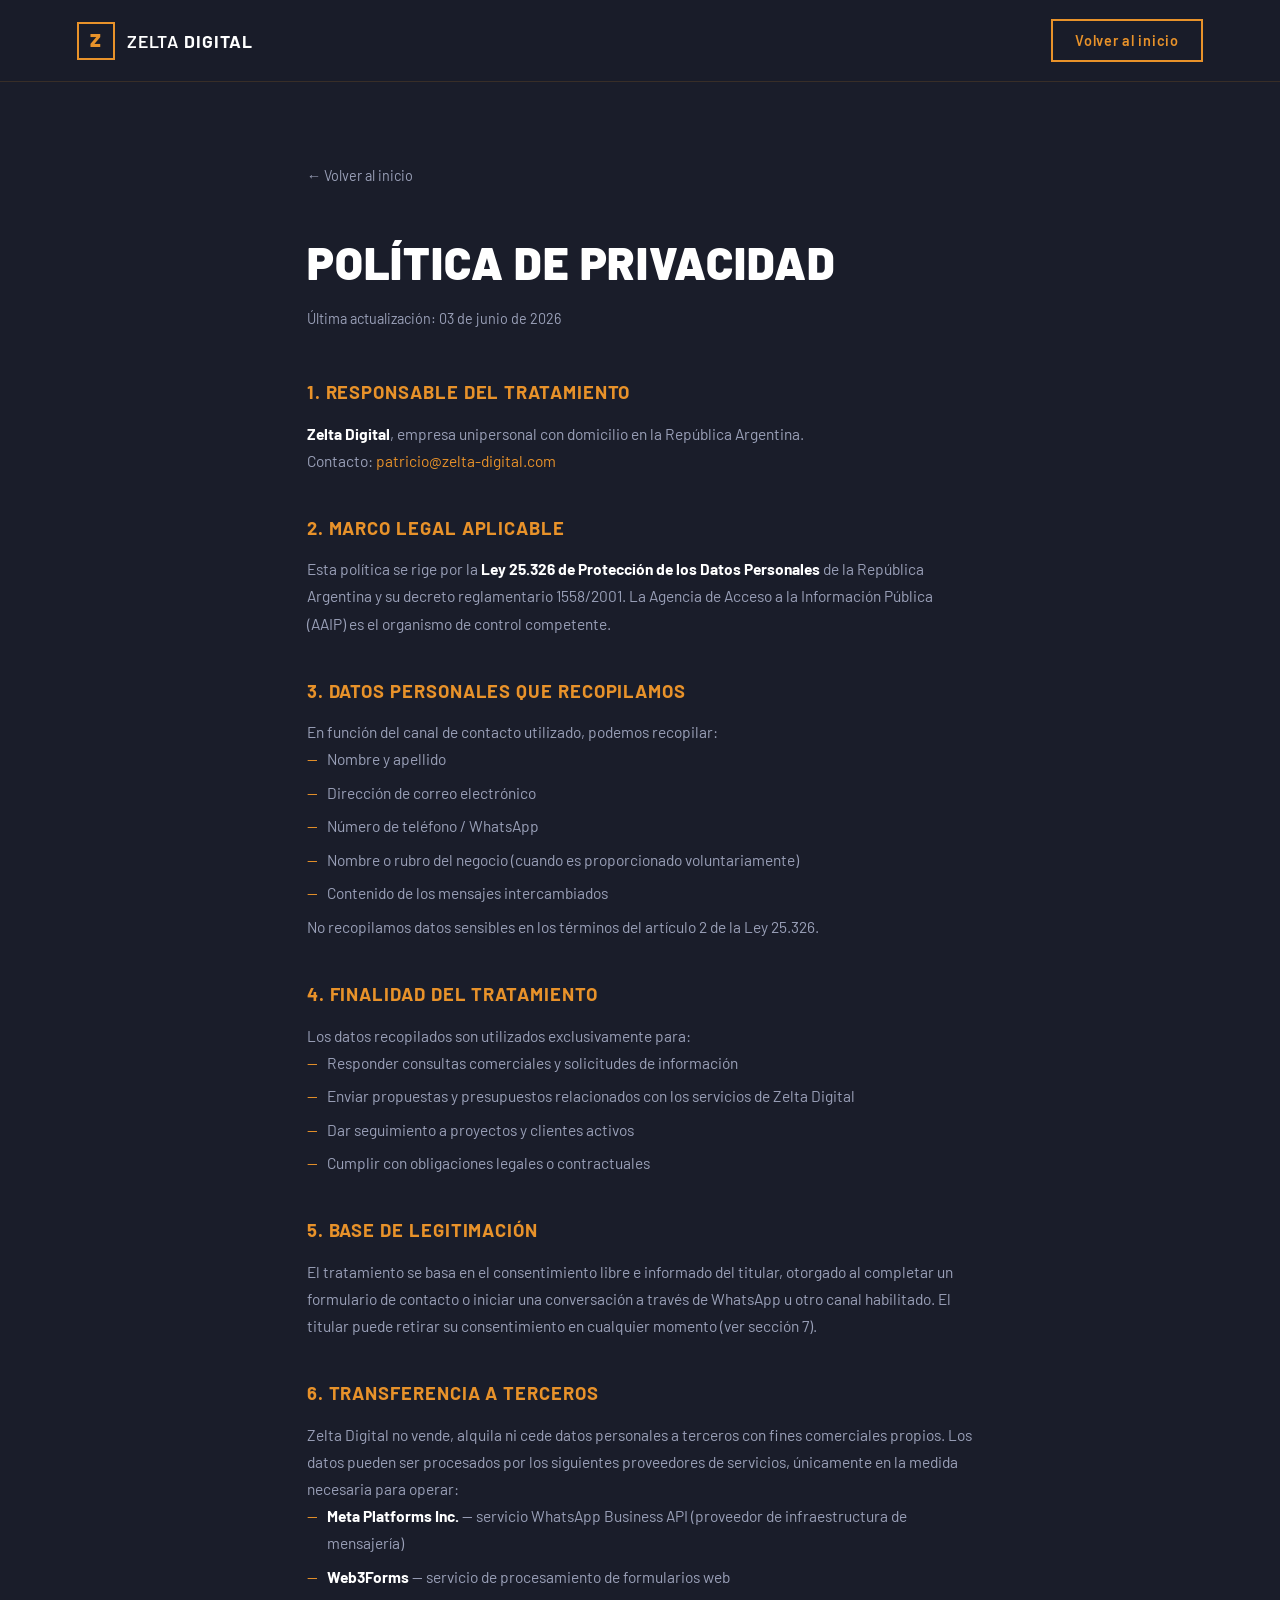
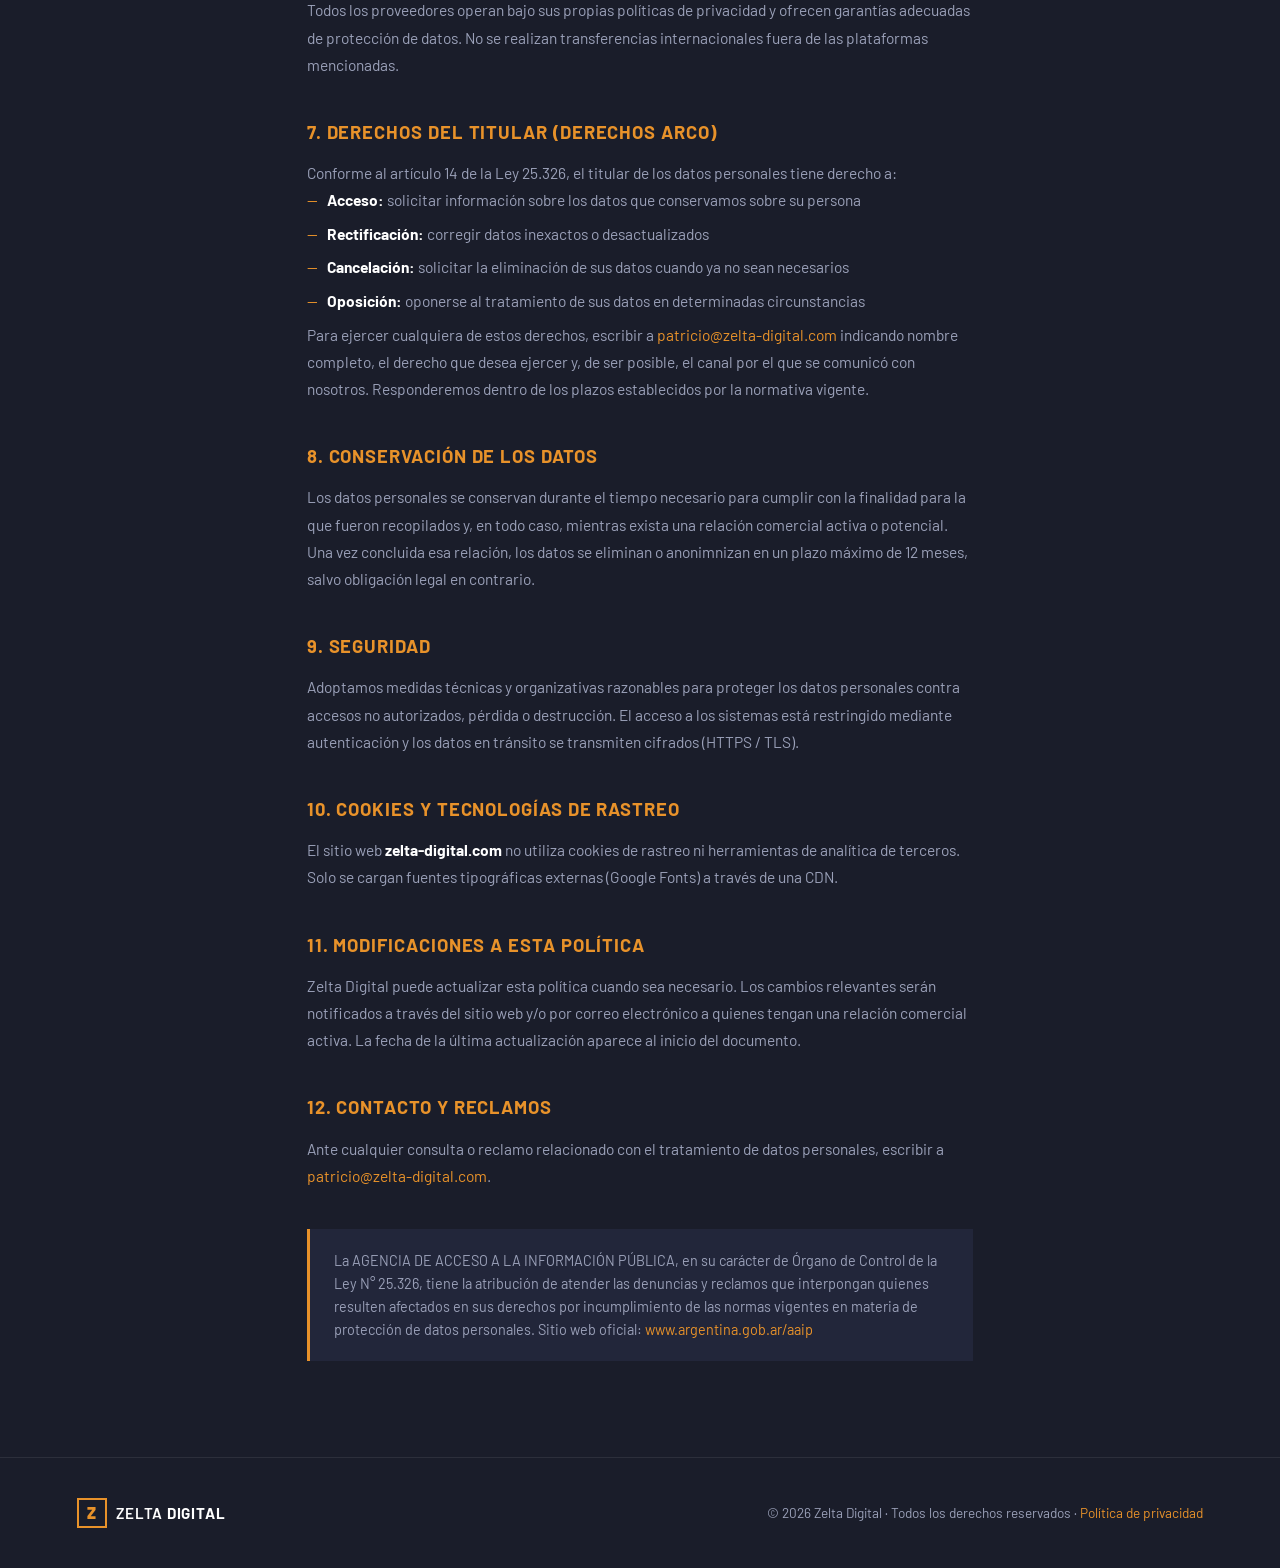
==== privacidad.html @ 729f4c0d "feat: apartado legal Ley 25.326 en landing + página /privacidad - Sección #legal con grilla 4 ítems " ====
<!DOCTYPE html>
<html lang="es">
<head>
  <meta charset="UTF-8" />
  <meta name="viewport" content="width=device-width, initial-scale=1.0" />
  <title>Política de Privacidad — Zelta Digital</title>
  <meta name="description" content="Política de privacidad y protección de datos personales de Zelta Digital, conforme a la Ley 25.326 de la República Argentina." />
  <meta name="robots" content="noindex, follow" />
  <link rel="stylesheet" href="style.css" />
  <link href="https://fonts.googleapis.com/css2?family=Barlow:wght@400;600;700;900&display=swap" rel="stylesheet" />
  <style>
    .privacidad-page {
      max-width: 820px;
      margin: 0 auto;
      padding: 5rem 6% 6rem;
    }
    .privacidad-page h1 {
      font-size: clamp(1.8rem, 4vw, 2.8rem);
      font-weight: 900;
      text-transform: uppercase;
      letter-spacing: 0.02em;
      margin-bottom: 0.5rem;
    }
    .privacidad-page .fecha {
      color: var(--gray);
      font-size: 0.9rem;
      margin-bottom: 3rem;
      display: block;
    }
    .privacidad-page h2 {
      font-size: 1.15rem;
      font-weight: 700;
      color: var(--orange);
      text-transform: uppercase;
      letter-spacing: 0.05em;
      margin: 2.5rem 0 0.75rem;
    }
    .privacidad-page p,
    .privacidad-page li {
      font-size: 0.97rem;
      color: var(--gray);
      line-height: 1.75;
    }
    .privacidad-page ul {
      list-style: none;
      padding: 0;
    }
    .privacidad-page ul li {
      padding-left: 1.25rem;
      position: relative;
      margin-bottom: 0.4rem;
    }
    .privacidad-page ul li::before {
      content: '—';
      color: var(--orange);
      position: absolute;
      left: 0;
    }
    .privacidad-page a {
      color: var(--orange);
    }
    .privacidad-page a:hover {
      text-decoration: underline;
    }
    .privacidad-page .back-link {
      display: inline-flex;
      align-items: center;
      gap: 0.5rem;
      color: var(--gray);
      font-size: 0.9rem;
      margin-bottom: 2.5rem;
      transition: color 0.2s;
    }
    .privacidad-page .back-link:hover {
      color: var(--orange);
    }
    .privacidad-page .aviso-aaip {
      background-color: var(--bg-card);
      border-left: 3px solid var(--orange);
      padding: 1.25rem 1.5rem;
      margin-top: 2.5rem;
      font-size: 0.9rem;
      color: var(--gray);
    }
  </style>
</head>
<body>

  <!-- NAV -->
  <nav>
    <div class="nav-logo">
      <div class="logo-icon">Z</div>
      <span>ZELTA <strong>DIGITAL</strong></span>
    </div>
    <a href="/" class="btn-nav">Volver al inicio</a>
  </nav>

  <div class="privacidad-page">
    <a href="/" class="back-link">← Volver al inicio</a>

    <h1>Política de Privacidad</h1>
    <span class="fecha">Última actualización: 03 de junio de 2026</span>

    <h2>1. Responsable del tratamiento</h2>
    <p>
      <strong style="color:var(--white)">Zelta Digital</strong>, empresa unipersonal con domicilio en la República Argentina.<br>
      Contacto: <a href="mailto:patricio@zelta-digital.com">patricio@zelta-digital.com</a>
    </p>

    <h2>2. Marco legal aplicable</h2>
    <p>
      Esta política se rige por la <strong style="color:var(--white)">Ley 25.326 de Protección de los Datos Personales</strong> de la República Argentina
      y su decreto reglamentario 1558/2001. La Agencia de Acceso a la Información Pública (AAIP) es el organismo de control competente.
    </p>

    <h2>3. Datos personales que recopilamos</h2>
    <p>En función del canal de contacto utilizado, podemos recopilar:</p>
    <ul>
      <li>Nombre y apellido</li>
      <li>Dirección de correo electrónico</li>
      <li>Número de teléfono / WhatsApp</li>
      <li>Nombre o rubro del negocio (cuando es proporcionado voluntariamente)</li>
      <li>Contenido de los mensajes intercambiados</li>
    </ul>
    <p>No recopilamos datos sensibles en los términos del artículo 2 de la Ley 25.326.</p>

    <h2>4. Finalidad del tratamiento</h2>
    <p>Los datos recopilados son utilizados exclusivamente para:</p>
    <ul>
      <li>Responder consultas comerciales y solicitudes de información</li>
      <li>Enviar propuestas y presupuestos relacionados con los servicios de Zelta Digital</li>
      <li>Dar seguimiento a proyectos y clientes activos</li>
      <li>Cumplir con obligaciones legales o contractuales</li>
    </ul>

    <h2>5. Base de legitimación</h2>
    <p>
      El tratamiento se basa en el consentimiento libre e informado del titular, otorgado al completar
      un formulario de contacto o iniciar una conversación a través de WhatsApp u otro canal habilitado.
      El titular puede retirar su consentimiento en cualquier momento (ver sección 7).
    </p>

    <h2>6. Transferencia a terceros</h2>
    <p>
      Zelta Digital no vende, alquila ni cede datos personales a terceros con fines comerciales propios.
      Los datos pueden ser procesados por los siguientes proveedores de servicios, únicamente en la medida
      necesaria para operar:
    </p>
    <ul>
      <li><strong style="color:var(--white)">Meta Platforms Inc.</strong> — servicio WhatsApp Business API (proveedor de infraestructura de mensajería)</li>
      <li><strong style="color:var(--white)">Web3Forms</strong> — servicio de procesamiento de formularios web</li>
    </ul>
    <p>
      Todos los proveedores operan bajo sus propias políticas de privacidad y ofrecen garantías adecuadas
      de protección de datos. No se realizan transferencias internacionales fuera de las plataformas mencionadas.
    </p>

    <h2>7. Derechos del titular (derechos ARCO)</h2>
    <p>
      Conforme al artículo 14 de la Ley 25.326, el titular de los datos personales tiene derecho a:
    </p>
    <ul>
      <li><strong style="color:var(--white)">Acceso:</strong> solicitar información sobre los datos que conservamos sobre su persona</li>
      <li><strong style="color:var(--white)">Rectificación:</strong> corregir datos inexactos o desactualizados</li>
      <li><strong style="color:var(--white)">Cancelación:</strong> solicitar la eliminación de sus datos cuando ya no sean necesarios</li>
      <li><strong style="color:var(--white)">Oposición:</strong> oponerse al tratamiento de sus datos en determinadas circunstancias</li>
    </ul>
    <p>
      Para ejercer cualquiera de estos derechos, escribir a <a href="mailto:patricio@zelta-digital.com">patricio@zelta-digital.com</a>
      indicando nombre completo, el derecho que desea ejercer y, de ser posible, el canal por el que se comunicó con nosotros.
      Responderemos dentro de los plazos establecidos por la normativa vigente.
    </p>

    <h2>8. Conservación de los datos</h2>
    <p>
      Los datos personales se conservan durante el tiempo necesario para cumplir con la finalidad para la que fueron recopilados
      y, en todo caso, mientras exista una relación comercial activa o potencial. Una vez concluida esa relación,
      los datos se eliminan o anonimnizan en un plazo máximo de 12 meses, salvo obligación legal en contrario.
    </p>

    <h2>9. Seguridad</h2>
    <p>
      Adoptamos medidas técnicas y organizativas razonables para proteger los datos personales contra accesos no autorizados,
      pérdida o destrucción. El acceso a los sistemas está restringido mediante autenticación y los datos en tránsito se
      transmiten cifrados (HTTPS / TLS).
    </p>

    <h2>10. Cookies y tecnologías de rastreo</h2>
    <p>
      El sitio web <strong style="color:var(--white)">zelta-digital.com</strong> no utiliza cookies de rastreo ni herramientas de analítica
      de terceros. Solo se cargan fuentes tipográficas externas (Google Fonts) a través de una CDN.
    </p>

    <h2>11. Modificaciones a esta política</h2>
    <p>
      Zelta Digital puede actualizar esta política cuando sea necesario. Los cambios relevantes serán notificados
      a través del sitio web y/o por correo electrónico a quienes tengan una relación comercial activa.
      La fecha de la última actualización aparece al inicio del documento.
    </p>

    <h2>12. Contacto y reclamos</h2>
    <p>
      Ante cualquier consulta o reclamo relacionado con el tratamiento de datos personales, escribir a
      <a href="mailto:patricio@zelta-digital.com">patricio@zelta-digital.com</a>.
    </p>

    <div class="aviso-aaip">
      La AGENCIA DE ACCESO A LA INFORMACIÓN PÚBLICA, en su carácter de Órgano de Control de la Ley N° 25.326,
      tiene la atribución de atender las denuncias y reclamos que interpongan quienes resulten afectados en sus
      derechos por incumplimiento de las normas vigentes en materia de protección de datos personales.
      Sitio web oficial: <a href="https://www.argentina.gob.ar/aaip" target="_blank" rel="noopener">www.argentina.gob.ar/aaip</a>
    </div>
  </div>

  <!-- FOOTER -->
  <footer>
    <div class="footer-logo">
      <div class="logo-icon small">Z</div>
      <span>ZELTA <strong>DIGITAL</strong></span>
    </div>
    <p>© 2026 Zelta Digital · Todos los derechos reservados · <a href="/privacidad" style="color:var(--orange);">Política de privacidad</a></p>
  </footer>

</body>
</html>
---- style.css ----
/* ===== VARIABLES ===== */
:root {
  --bg: #1A1D2A;
  --bg-card: #22263A;
  --orange: #E8922A;
  --orange-dark: #C97820;
  --white: #FFFFFF;
  --gray: #9AA0B8;
  --font: 'Barlow', sans-serif;
}

/* ===== RESET ===== */
*, *::before, *::after { box-sizing: border-box; margin: 0; padding: 0; }
html { scroll-behavior: smooth; }
body {
  font-family: var(--font);
  background-color: var(--bg);
  color: var(--white);
  line-height: 1.6;
}
a { text-decoration: none; color: inherit; }

/* ===== NAV ===== */
nav {
  display: flex;
  justify-content: space-between;
  align-items: center;
  padding: 1.2rem 6%;
  position: sticky;
  top: 0;
  background-color: rgba(26, 29, 42, 0.95);
  backdrop-filter: blur(8px);
  z-index: 100;
  border-bottom: 1px solid rgba(232, 146, 42, 0.15);
}

.nav-logo {
  display: flex;
  align-items: center;
  gap: 0.75rem;
  font-size: 1.1rem;
  font-weight: 600;
  letter-spacing: 0.05em;
}

.logo-icon {
  width: 38px;
  height: 38px;
  border: 2.5px solid var(--orange);
  display: flex;
  align-items: center;
  justify-content: center;
  font-size: 1.2rem;
  font-weight: 900;
  color: var(--orange);
}

.logo-icon.small {
  width: 30px;
  height: 30px;
  font-size: 1rem;
}

.btn-nav {
  padding: 0.5rem 1.4rem;
  border: 2px solid var(--orange);
  color: var(--orange);
  font-family: var(--font);
  font-weight: 600;
  font-size: 0.9rem;
  letter-spacing: 0.05em;
  transition: all 0.2s;
}
.btn-nav:hover {
  background-color: var(--orange);
  color: var(--bg);
}

/* ===== BOTONES ===== */
.btn-primary {
  display: inline-flex;
  align-items: center;
  gap: 0.6rem;
  background-color: var(--orange);
  color: var(--bg);
  font-family: var(--font);
  font-weight: 700;
  font-size: 1rem;
  padding: 0.85rem 2rem;
  transition: background-color 0.2s, transform 0.1s;
}
.btn-primary:hover {
  background-color: var(--orange-dark);
  transform: translateY(-1px);
}
.btn-primary.large {
  font-size: 1.15rem;
  padding: 1rem 2.5rem;
}

/* ===== HERO ===== */
.hero {
  display: flex;
  align-items: center;
  justify-content: space-between;
  padding: 6rem 6%;
  gap: 3rem;
  min-height: 90vh;
}

.hero-content {
  max-width: 560px;
}

.hero-content h1 {
  font-size: clamp(2.2rem, 5vw, 3.8rem);
  font-weight: 900;
  line-height: 1.1;
  margin-bottom: 1.5rem;
  text-transform: uppercase;
  letter-spacing: -0.02em;
}

.highlight {
  color: var(--orange);
}

.hero-content p {
  font-size: 1.15rem;
  color: var(--gray);
  margin-bottom: 2.5rem;
  line-height: 1.7;
}

.hero-logo {
  flex-shrink: 0;
}

.big-logo {
  display: flex;
  flex-direction: column;
  align-items: center;
  gap: 1rem;
}

.big-logo-box {
  width: 180px;
  height: 180px;
  border: 6px solid var(--orange);
  display: flex;
  align-items: center;
  justify-content: center;
  font-size: 7rem;
  font-weight: 900;
  color: var(--orange);
  line-height: 1;
}

.big-logo span {
  font-size: 1.4rem;
  font-weight: 700;
  letter-spacing: 0.15em;
  text-align: center;
  line-height: 1.3;
}

/* ===== SERVICIOS ===== */
.servicios {
  padding: 6rem 6%;
  background-color: var(--bg-card);
  text-align: center;
}

.servicios h2, .porque h2, .contacto h2 {
  font-size: clamp(1.8rem, 4vw, 2.8rem);
  font-weight: 900;
  text-transform: uppercase;
  letter-spacing: 0.02em;
  margin-bottom: 0.75rem;
}

.section-sub {
  color: var(--gray);
  font-size: 1.1rem;
  margin-bottom: 3.5rem;
}

.cards {
  display: grid;
  grid-template-columns: repeat(auto-fit, minmax(230px, 1fr));
  gap: 1.5rem;
  max-width: 1100px;
  margin: 0 auto;
}

.card {
  background-color: var(--bg);
  padding: 2rem 1.75rem;
  text-align: left;
  border-top: 3px solid var(--orange);
  transition: transform 0.2s;
}
.card:hover {
  transform: translateY(-4px);
}

.card-icon {
  font-size: 2rem;
  margin-bottom: 1rem;
}

.card h3 {
  font-size: 1.1rem;
  font-weight: 700;
  margin-bottom: 0.75rem;
  color: var(--white);
}

.card p {
  font-size: 0.95rem;
  color: var(--gray);
  line-height: 1.6;
}

/* ===== POR QUÉ ZELTA ===== */
.porque {
  padding: 6rem 6%;
}

.porque-content {
  max-width: 700px;
  margin: 0 auto;
}

.porque h2 {
  margin-bottom: 3rem;
  text-align: center;
}

.beneficios {
  list-style: none;
  display: flex;
  flex-direction: column;
  gap: 2rem;
}

.beneficios li {
  display: flex;
  gap: 1.25rem;
  align-items: flex-start;
}

.check {
  flex-shrink: 0;
  width: 36px;
  height: 36px;
  background-color: var(--orange);
  color: var(--bg);
  display: flex;
  align-items: center;
  justify-content: center;
  font-weight: 900;
  font-size: 1.1rem;
}

.beneficios strong {
  display: block;
  font-size: 1.05rem;
  font-weight: 700;
  margin-bottom: 0.25rem;
}

.beneficios p {
  color: var(--gray);
  font-size: 0.95rem;
}

/* ===== BOTÓN SECUNDARIO ===== */
.btn-secondary {
  display: inline-flex;
  align-items: center;
  gap: 0.6rem;
  background-color: transparent;
  color: var(--orange);
  border: 2px solid var(--orange);
  font-family: var(--font);
  font-weight: 700;
  font-size: 1rem;
  padding: 0.85rem 2rem;
  transition: background-color 0.2s, color 0.2s, transform 0.1s;
  cursor: pointer;
}
.btn-secondary:hover {
  background-color: var(--orange);
  color: var(--bg);
  transform: translateY(-1px);
}
.btn-secondary.large {
  font-size: 1.15rem;
  padding: 1rem 2.5rem;
}

/* ===== CONTACTO ===== */
.contacto {
  padding: 6rem 6%;
  background-color: var(--bg-card);
  text-align: center;
}

.contacto > p {
  color: var(--gray);
  font-size: 1.1rem;
  margin-bottom: 2.5rem;
}

.contacto-botones {
  display: flex;
  align-items: center;
  justify-content: center;
  gap: 1rem;
  flex-wrap: wrap;
  margin-bottom: 2rem;
}

.form-separador {
  display: flex;
  align-items: center;
  gap: 1rem;
  max-width: 520px;
  margin: 0 auto 2rem;
  color: var(--gray);
  font-size: 0.9rem;
}
.form-separador::before,
.form-separador::after {
  content: '';
  flex: 1;
  height: 1px;
  background: rgba(255,255,255,0.12);
}

.contacto-form {
  max-width: 520px;
  margin: 0 auto;
  text-align: left;
}

.form-row {
  display: grid;
  grid-template-columns: 1fr 1fr;
  gap: 0.75rem;
  margin-bottom: 0.75rem;
}

.contacto-form input[type="text"],
.contacto-form input[type="email"],
.contacto-form textarea {
  width: 100%;
  background: var(--bg);
  border: 1.5px solid rgba(255,255,255,0.12);
  border-radius: 0;
  color: var(--white);
  font-family: var(--font);
  font-size: 0.95rem;
  padding: 0.85rem 1rem;
  outline: none;
  transition: border-color 0.2s;
}
.contacto-form input[type="text"]:focus,
.contacto-form input[type="email"]:focus,
.contacto-form textarea:focus {
  border-color: var(--orange);
}
.contacto-form input::placeholder,
.contacto-form textarea::placeholder {
  color: var(--gray);
}
.contacto-form textarea {
  resize: vertical;
  margin-bottom: 0.75rem;
  display: block;
}

.contacto-sub {
  color: var(--gray);
  margin-top: 1.5rem;
  font-size: 0.95rem;
  margin-bottom: 0;
}

.contacto-sub a {
  color: var(--orange);
}
.contacto-sub a:hover {
  text-decoration: underline;
}

/* ===== LEGAL ===== */
.legal {
  padding: 6rem 6%;
  text-align: center;
}

.legal-content {
  max-width: 900px;
  margin: 0 auto;
}

.legal h2 {
  font-size: clamp(1.8rem, 4vw, 2.8rem);
  font-weight: 900;
  text-transform: uppercase;
  letter-spacing: 0.02em;
  margin-bottom: 0.75rem;
}

.legal-grid {
  display: grid;
  grid-template-columns: repeat(auto-fit, minmax(220px, 1fr));
  gap: 1.5rem;
  margin-top: 3rem;
  text-align: left;
}

.legal-item {
  background-color: var(--bg-card);
  padding: 1.75rem;
  border-left: 3px solid var(--orange);
}

.legal-item strong {
  display: block;
  font-size: 1rem;
  font-weight: 700;
  color: var(--white);
  margin-bottom: 0.6rem;
}

.legal-item p {
  font-size: 0.92rem;
  color: var(--gray);
  line-height: 1.6;
}

.legal-item a {
  color: var(--orange);
}
.legal-item a:hover {
  text-decoration: underline;
}

.form-legal {
  font-size: 0.82rem;
  color: var(--gray);
  margin-top: 0.75rem;
  text-align: center;
}

.form-legal a {
  color: var(--orange);
}
.form-legal a:hover {
  text-decoration: underline;
}

/* ===== FOOTER ===== */
footer {
  padding: 2.5rem 6%;
  display: flex;
  align-items: center;
  justify-content: space-between;
  border-top: 1px solid rgba(255,255,255,0.08);
  gap: 1rem;
  flex-wrap: wrap;
}

.footer-logo {
  display: flex;
  align-items: center;
  gap: 0.6rem;
  font-size: 0.95rem;
  font-weight: 600;
  letter-spacing: 0.05em;
}

footer p {
  color: var(--gray);
  font-size: 0.85rem;
}

/* ===== RESPONSIVE ===== */
@media (max-width: 768px) {
  .hero {
    flex-direction: column;
    padding: 4rem 6%;
    text-align: center;
    min-height: auto;
  }

  .hero-logo {
    order: -1;
  }

  .big-logo-box {
    width: 120px;
    height: 120px;
    font-size: 5rem;
    border-width: 4px;
  }

  .big-logo span {
    font-size: 1.1rem;
  }

  .contacto-botones {
    flex-direction: column;
    align-items: stretch;
  }
  .contacto-botones .btn-primary,
  .contacto-botones .btn-secondary {
    justify-content: center;
    width: 100%;
  }

  .form-row {
    grid-template-columns: 1fr;
  }

  footer {
    flex-direction: column;
    text-align: center;
  }
}
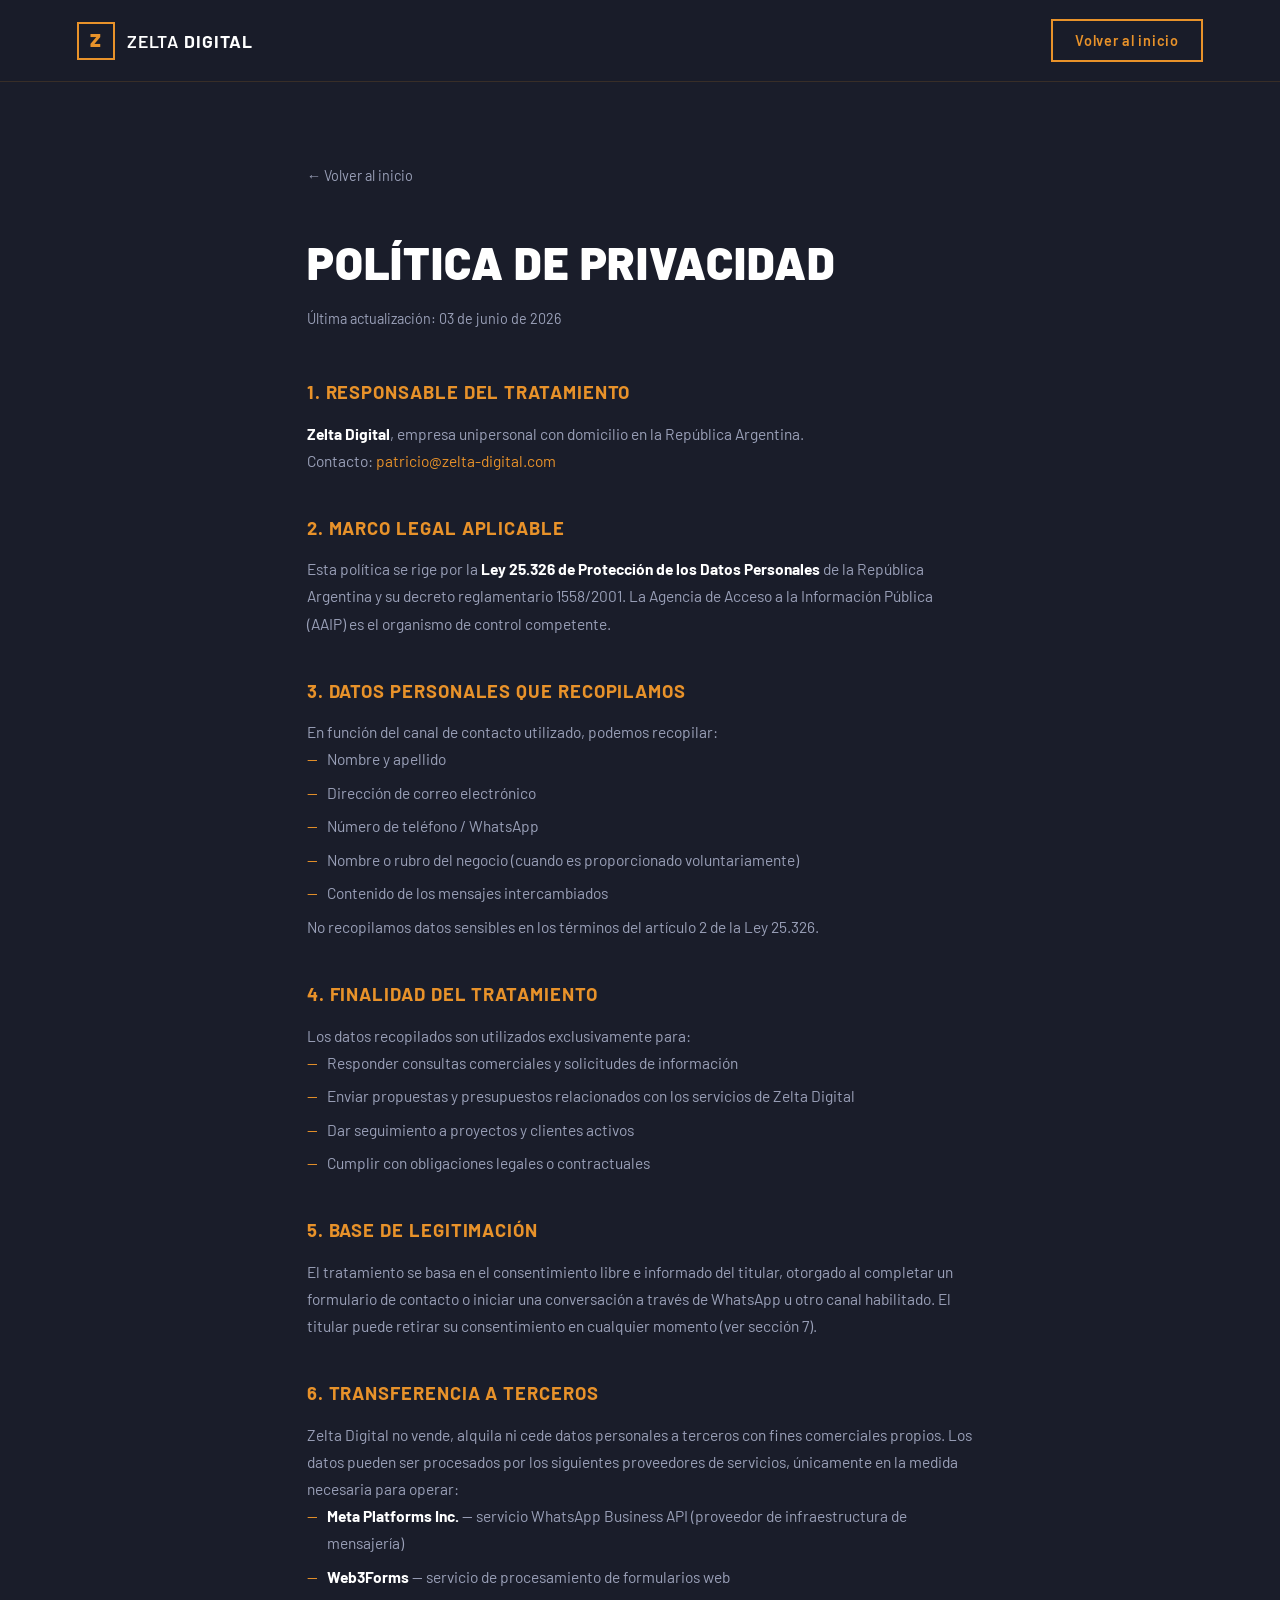
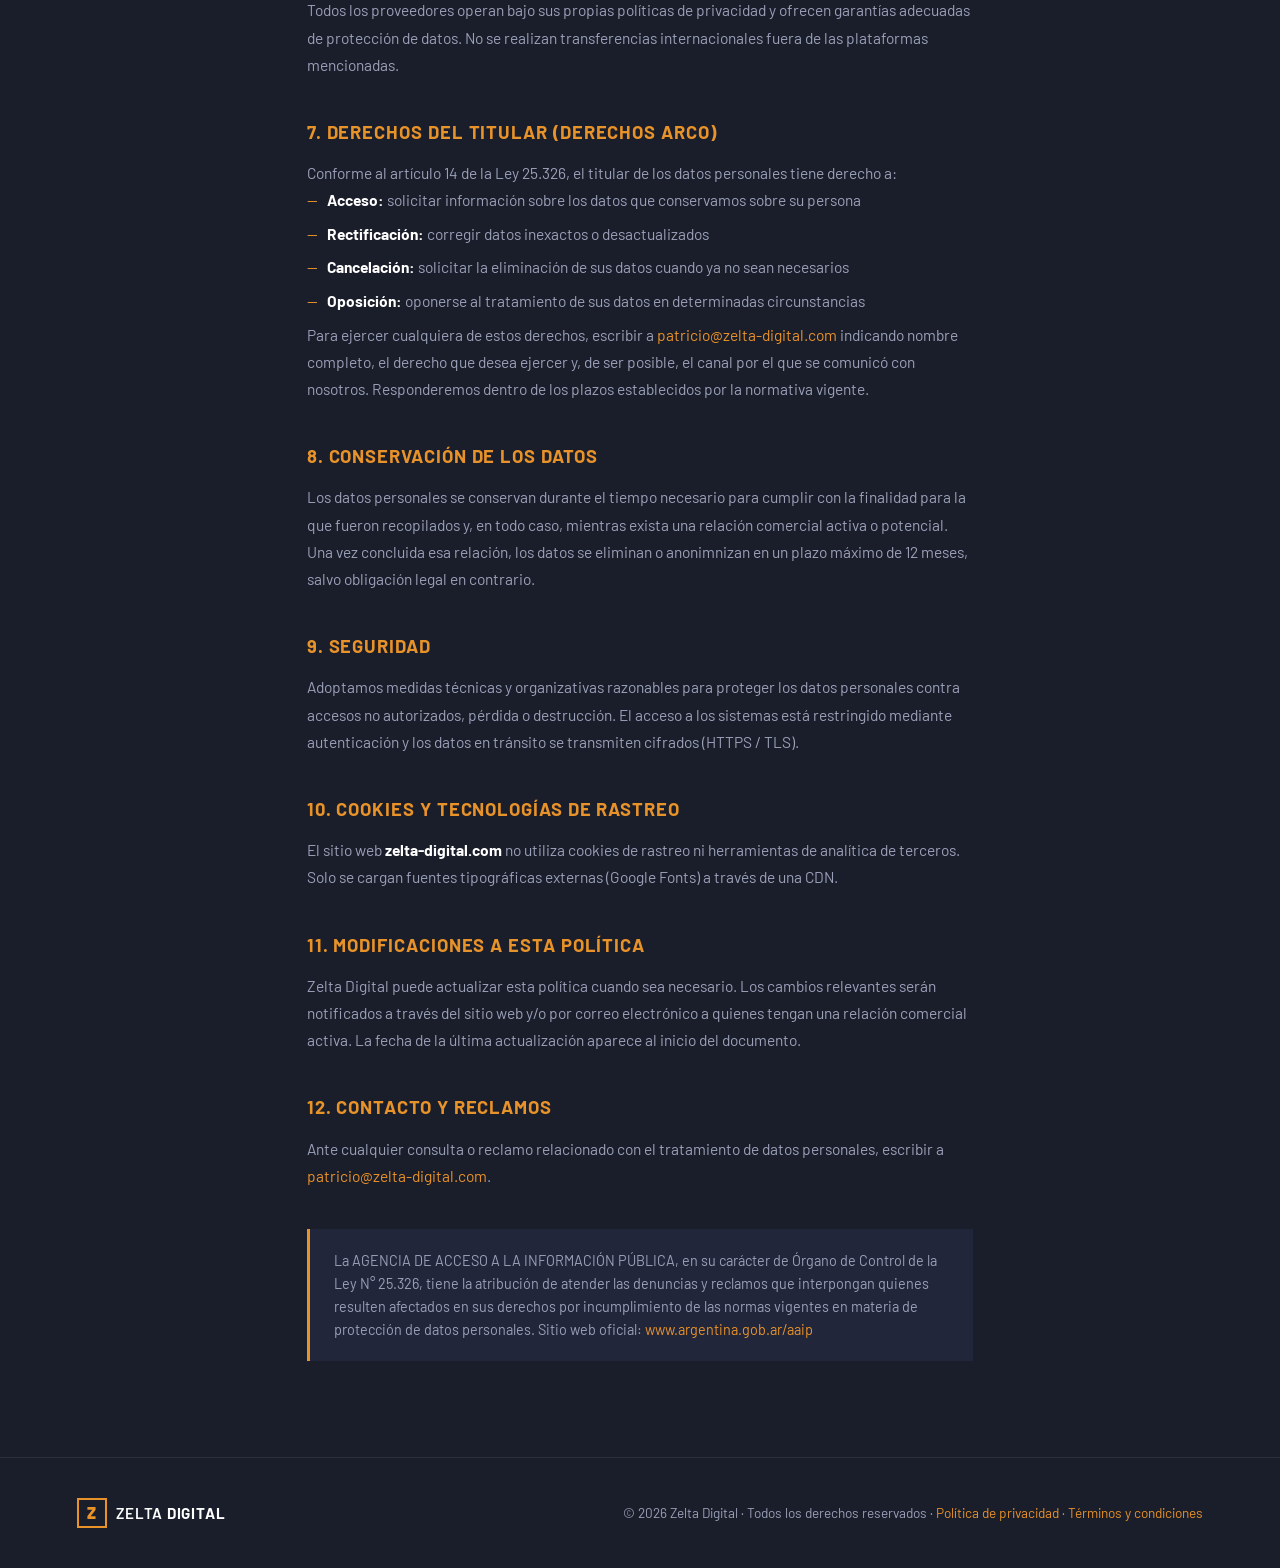
==== commit ef9d54b6: "feat(legal): páginas legales separadas — /terminos nuevo, bloque legal fuera del index - index.html:" ====
--- a/privacidad.html
+++ b/privacidad.html
@@ -218,7 +218,7 @@
       <div class="logo-icon small">Z</div>
       <span>ZELTA <strong>DIGITAL</strong></span>
     </div>
-    <p>© 2026 Zelta Digital · Todos los derechos reservados · <a href="/privacidad" style="color:var(--orange);">Política de privacidad</a></p>
+    <p>© 2026 Zelta Digital · Todos los derechos reservados · <a href="/privacidad" style="color:var(--orange);">Política de privacidad</a> · <a href="/terminos" style="color:var(--orange);">Términos y condiciones</a></p>
   </footer>
 
 </body>
